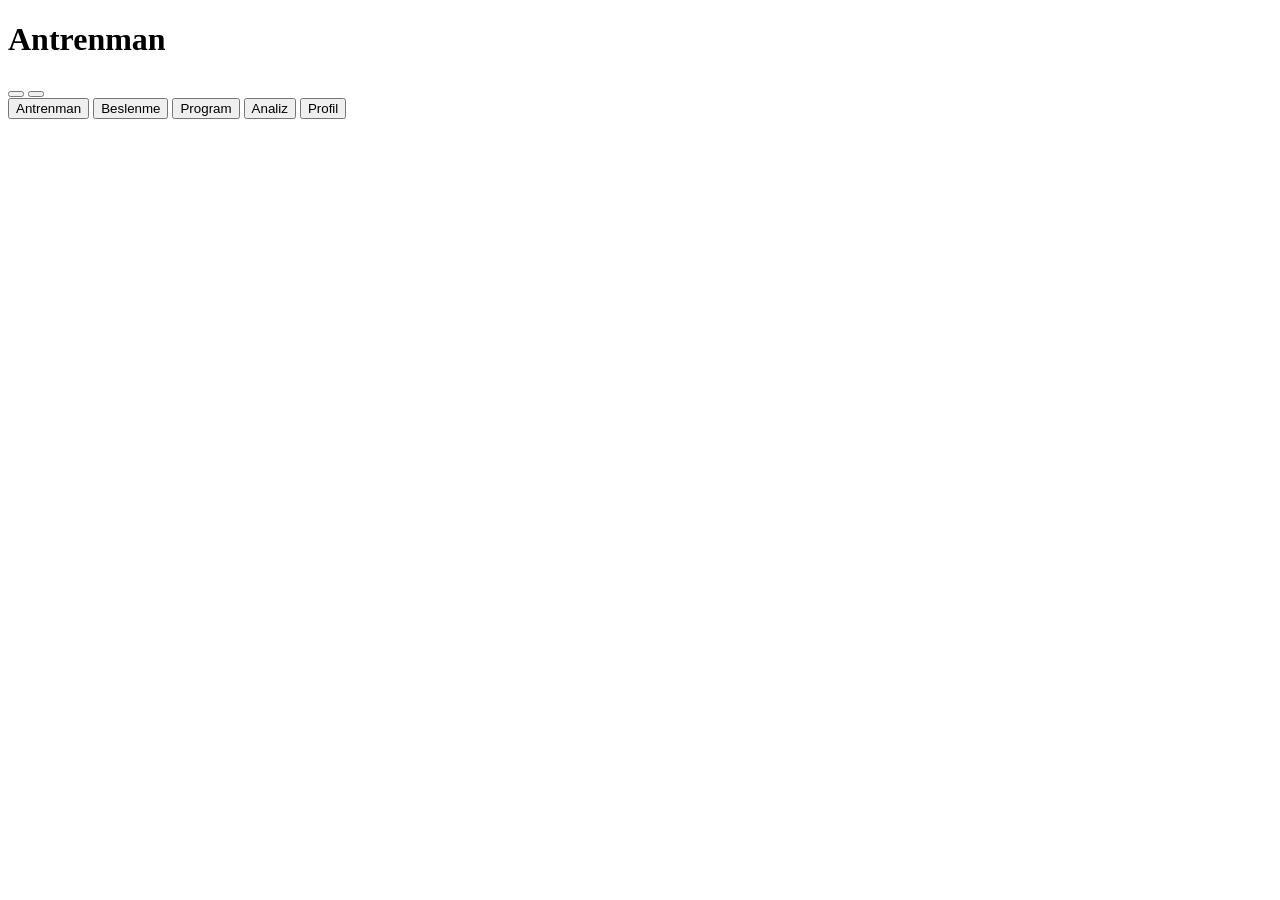
==== index.html @ 46d32b2b "Add files via upload" ====
<!doctype html>
<html lang="tr">
<head>
<meta charset="utf-8">
<meta http-equiv="Content-Security-Policy" content="default-src 'self'; script-src 'self'; style-src 'self' 'unsafe-inline'; img-src 'self' data:; connect-src 'self' https://jtbsgdvthamexevgtpaz.supabase.co; manifest-src 'self'; worker-src 'self'; base-uri 'none'; form-action 'self'">
<meta name="viewport" content="width=device-width, initial-scale=1, viewport-fit=cover">
<meta name="theme-color" content="#09090b">
<meta name="apple-mobile-web-app-capable" content="yes">
<meta name="apple-mobile-web-app-status-bar-style" content="black-translucent">
<meta name="apple-mobile-web-app-title" content="Antrenman">
<title>Antrenman</title>
<link rel="manifest" href="manifest.json">
<link rel="icon" href="icon.svg" type="image/svg+xml">
<link rel="apple-touch-icon" href="icon-192.png">
<link rel="stylesheet" href="css/app.css">
</head>
<body>
<div id="app">
  <header class="topbar">
    <div class="brand">
      <div class="logo" id="logo"></div>
      <div>
        <h1>Antrenman</h1>
        <p id="subtitle"></p>
      </div>
    </div>
    <div class="top-actions">
      <button class="timer-pill hidden" id="timer-pill" type="button" aria-label="Dinlenme sayacını aç"></button>
      <button class="icon-btn" id="timer-btn" type="button" aria-label="Dinlenme sayacı"></button>
    </div>
  </header>

  <main id="main" tabindex="-1"></main>

  <nav class="nav" role="tablist" aria-label="Bölümler">
    <button type="button" role="tab" data-tab="workout">Antrenman</button>
    <button type="button" role="tab" data-tab="nutrition">Beslenme</button>
    <button type="button" role="tab" data-tab="program">Program</button>
    <button type="button" role="tab" data-tab="stats">Analiz</button>
    <button type="button" role="tab" data-tab="profile">Profil</button>
  </nav>
</div>
<noscript>Bu uygulama JavaScript gerektirir.</noscript>
<script type="module" src="js/app.js"></script>
</body>
</html>
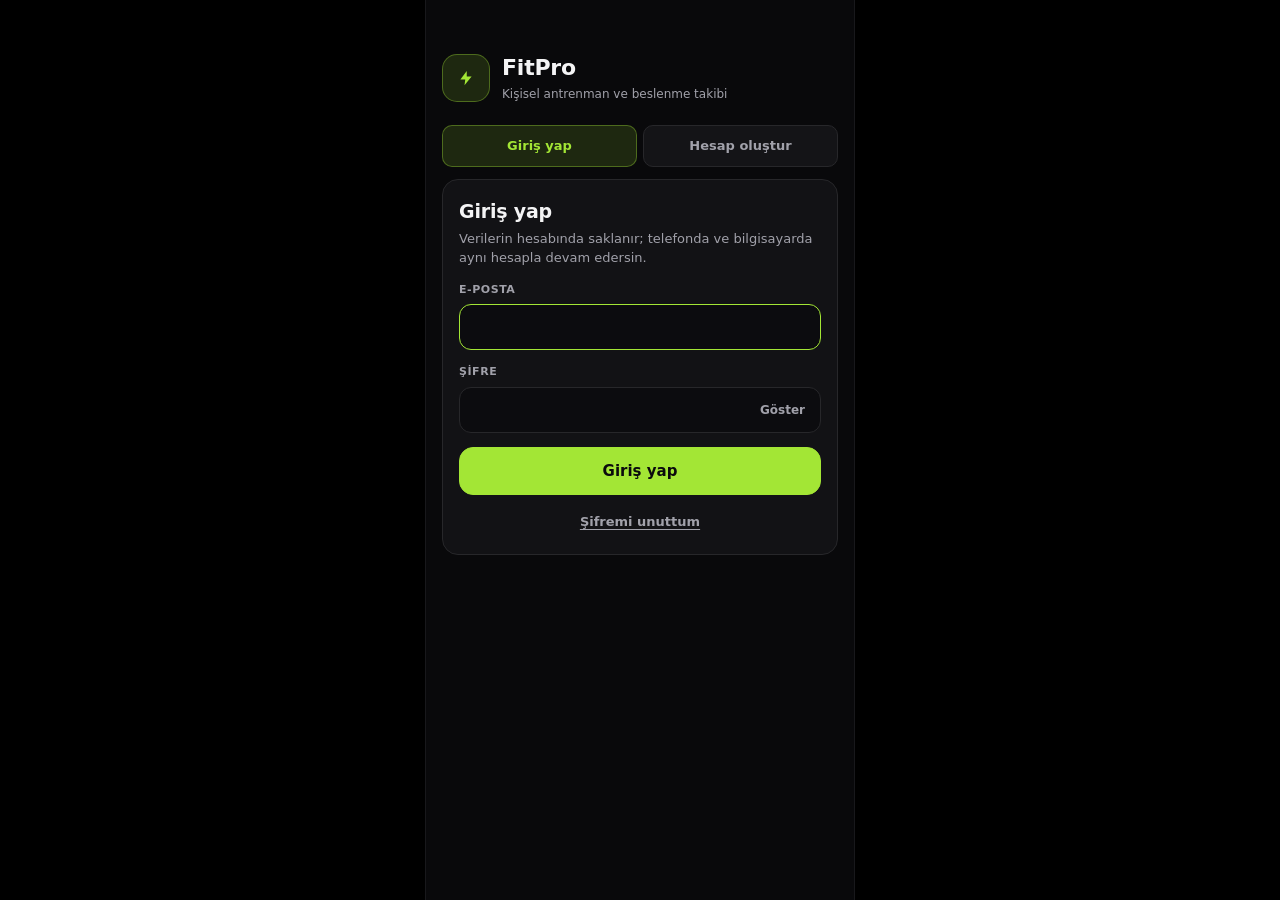
==== commit 782bf9cf: "Add files via upload" ====
--- a/index.html
+++ b/index.html
@@ -7,8 +7,9 @@
 <meta name="theme-color" content="#09090b">
 <meta name="apple-mobile-web-app-capable" content="yes">
 <meta name="apple-mobile-web-app-status-bar-style" content="black-translucent">
-<meta name="apple-mobile-web-app-title" content="Antrenman">
-<title>Antrenman</title>
+<meta name="apple-mobile-web-app-title" content="FitPro">
+<meta name="application-name" content="FitPro">
+<title>FitPro</title>
 <link rel="manifest" href="manifest.json">
 <link rel="icon" href="icon.svg" type="image/svg+xml">
 <link rel="apple-touch-icon" href="icon-192.png">
@@ -20,7 +21,7 @@
     <div class="brand">
       <div class="logo" id="logo"></div>
       <div>
-        <h1>Antrenman</h1>
+        <h1>FitPro</h1>
         <p id="subtitle"></p>
       </div>
     </div>
--- a/css/app.css
+++ b/css/app.css
@@ -0,0 +1,318 @@
+/* Antrenman — koyu tema (internet bağlantısı gerektirmez) */
+:root {
+  --bg: #09090b; --page: #000; --card: #121215; --card-2: #18181c; --inset: #0c0c0f;
+  --line: #27272a; --line-2: #3f3f46; --text: #f4f4f5; --text-2: #d4d4d8; --muted: #a1a1aa; --faint: #71717a;
+  --lime: #a3e635; --lime-dim: rgba(163, 230, 53, .14); --lime-line: rgba(163, 230, 53, .35);
+  --orange: #fb923c; --orange-dim: rgba(251, 146, 60, .14); --orange-line: rgba(251, 146, 60, .4);
+  --red: #f87171; --red-dim: rgba(248, 113, 113, .14);
+  --r: 16px; --r-sm: 12px; --nav-h: 68px;
+  color-scheme: dark;
+}
+* { box-sizing: border-box; -webkit-tap-highlight-color: transparent; }
+html, body { margin: 0; }
+body {
+  background: var(--page); color: var(--text);
+  font: 15px/1.45 system-ui, -apple-system, "Segoe UI", Roboto, "Helvetica Neue", sans-serif;
+  overscroll-behavior-y: none;
+}
+button, input, select { font: inherit; color: inherit; }
+button { cursor: pointer; }
+.hidden { display: none !important; }
+.sr-only { position: absolute; width: 1px; height: 1px; overflow: hidden; clip: rect(0 0 0 0); }
+:focus-visible { outline: 2px solid var(--lime); outline-offset: 2px; }
+svg.i { width: 18px; height: 18px; flex: none; stroke: currentColor; fill: none; stroke-width: 2; stroke-linecap: round; stroke-linejoin: round; }
+
+/* ---------- Kabuk ---------- */
+#app { max-width: 430px; min-height: 100vh; margin: 0 auto; background: var(--bg); border-inline: 1px solid #18181b; position: relative; }
+.topbar {
+  position: sticky; top: 0; z-index: 30; display: flex; align-items: center; justify-content: space-between; gap: 10px;
+  padding: calc(10px + env(safe-area-inset-top)) 16px 10px; background: rgba(9, 9, 11, .88);
+  backdrop-filter: blur(16px); -webkit-backdrop-filter: blur(16px); border-bottom: 1px solid #18181b;
+}
+.brand { display: flex; align-items: center; gap: 10px; min-width: 0; }
+.logo { width: 36px; height: 36px; border-radius: 11px; display: grid; place-items: center; background: var(--lime-dim); border: 1px solid var(--lime-line); color: var(--lime); }
+.brand h1 { margin: 0; font-size: 16px; font-weight: 800; letter-spacing: -.01em; }
+.brand p { margin: 0; font-size: 12px; color: var(--muted); white-space: nowrap; overflow: hidden; text-overflow: ellipsis; }
+.top-actions { display: flex; gap: 8px; align-items: center; }
+.icon-btn { width: 40px; height: 40px; border-radius: 12px; display: grid; place-items: center; background: var(--card); border: 1px solid var(--line); color: var(--text-2); }
+.icon-btn:active { transform: scale(.95); }
+.timer-pill { display: inline-flex; align-items: center; gap: 6px; height: 34px; padding: 0 12px; border-radius: 999px; background: var(--orange-dim); border: 1px solid var(--orange-line); color: var(--orange); font-weight: 800; font-size: 13px; font-variant-numeric: tabular-nums; }
+main { padding: 16px 16px calc(var(--nav-h) + 28px + env(safe-area-inset-bottom)); }
+
+.nav {
+  position: fixed; bottom: 0; left: 50%; transform: translateX(-50%); width: 100%; max-width: 430px; z-index: 30;
+  display: grid; grid-template-columns: repeat(5, 1fr); gap: 2px; padding: 6px 6px calc(8px + env(safe-area-inset-bottom));
+  background: rgba(9, 9, 11, .92); backdrop-filter: blur(16px); -webkit-backdrop-filter: blur(16px); border-top: 1px solid #18181b;
+}
+.nav button { background: none; border: 0; display: flex; flex-direction: column; align-items: center; gap: 3px; padding: 7px 0; border-radius: 12px; color: var(--faint); font-size: 11px; font-weight: 600; min-height: 52px; }
+.nav button[aria-selected="true"] { color: var(--lime); }
+.nav svg.i { width: 21px; height: 21px; }
+
+/* ---------- Yapı taşları ---------- */
+.card { background: var(--card); border: 1px solid var(--line); border-radius: var(--r); padding: 16px; margin-bottom: 14px; }
+.card.tight { padding: 12px; }
+.eyebrow { font-size: 11px; font-weight: 800; letter-spacing: .06em; text-transform: uppercase; color: var(--lime); }
+.h2 { font-size: 19px; font-weight: 800; margin: 2px 0 0; letter-spacing: -.01em; }
+.h3 { font-size: 15px; font-weight: 800; margin: 0; }
+.muted { color: var(--muted); }
+.small { font-size: 13px; }
+.tiny { font-size: 12px; }
+.row { display: flex; align-items: center; gap: 10px; }
+.between { display: flex; align-items: center; justify-content: space-between; gap: 10px; }
+.stack > * + * { margin-top: 10px; }
+.section-title { font-size: 13px; font-weight: 800; color: var(--muted); text-transform: uppercase; letter-spacing: .05em; margin: 22px 2px 10px; }
+
+.btn { display: inline-flex; align-items: center; justify-content: center; gap: 8px; min-height: 48px; padding: 0 16px; border-radius: 14px; border: 1px solid var(--line); background: var(--card-2); color: var(--text); font-weight: 700; font-size: 15px; }
+.btn:active { transform: scale(.98); }
+.btn.primary { background: var(--lime); border-color: var(--lime); color: #0b0b0d; }
+.btn.outline { background: transparent; border-color: var(--lime-line); color: var(--lime); }
+.btn.danger { background: transparent; border-color: rgba(248, 113, 113, .4); color: var(--red); }
+.btn.block { width: 100%; }
+.btn.sm { min-height: 36px; padding: 0 12px; font-size: 13px; border-radius: 10px; }
+.btn[disabled] { opacity: .45; pointer-events: none; }
+
+.tag { display: inline-flex; align-items: center; gap: 4px; padding: 3px 9px; border-radius: 8px; font-size: 11px; font-weight: 700; background: #1f1f23; color: var(--text-2); white-space: nowrap; flex: none; }
+.tag.lime { background: var(--lime-dim); color: var(--lime); }
+.tag.orange { background: var(--orange-dim); color: var(--orange); }
+.tags { display: flex; flex-wrap: wrap; gap: 6px; }
+
+.chips { display: flex; flex-wrap: wrap; gap: 8px; }
+.chips input { position: absolute; opacity: 0; pointer-events: none; }
+.chips label { min-height: 42px; display: inline-flex; align-items: center; padding: 0 14px; border-radius: 12px; border: 1px solid var(--line); background: var(--inset); color: var(--text-2); font-size: 14px; font-weight: 600; cursor: pointer; }
+.chips input:checked + label { background: var(--lime-dim); border-color: var(--lime-line); color: var(--lime); }
+.chips input:focus-visible + label { outline: 2px solid var(--lime); outline-offset: 2px; }
+
+.field { margin-bottom: 14px; }
+.label { display: block; font-size: 11px; font-weight: 800; letter-spacing: .05em; text-transform: uppercase; color: var(--muted); margin-bottom: 7px; }
+.input { width: 100%; min-height: 46px; border-radius: 12px; border: 1px solid var(--line); background: var(--inset); padding: 0 14px; font-size: 16px; }
+.input:focus { outline: none; border-color: var(--lime); }
+.grid2 { display: grid; grid-template-columns: 1fr 1fr; gap: 10px; }
+input[type=number]::-webkit-inner-spin-button, input[type=number]::-webkit-outer-spin-button { -webkit-appearance: none; margin: 0; }
+input[type=number] { -moz-appearance: textfield; }
+
+.bar { height: 8px; border-radius: 999px; background: var(--inset); border: 1px solid #1f1f23; overflow: hidden; }
+.bar > i { display: block; height: 100%; border-radius: 999px; background: var(--lime); transition: width .3s; }
+
+.notice { border-radius: 14px; padding: 12px 14px; font-size: 14px; margin-bottom: 12px; border: 1px solid var(--line); background: var(--inset); }
+.notice.orange { background: var(--orange-dim); border-color: var(--orange-line); }
+.notice.lime { background: var(--lime-dim); border-color: var(--lime-line); }
+.notice b { color: var(--text); }
+.notice ul { margin: 6px 0; padding-left: 18px; }
+
+.stats { display: grid; grid-template-columns: repeat(2, 1fr); gap: 8px; }
+.stats.three { grid-template-columns: repeat(3, 1fr); }
+.stat { background: var(--inset); border: 1px solid #1f1f23; border-radius: 12px; padding: 10px 12px; }
+.stat b { display: block; font-size: 18px; font-weight: 800; font-variant-numeric: tabular-nums; }
+.stat span { font-size: 11px; color: var(--muted); }
+
+.empty { text-align: center; padding: 28px 16px; color: var(--muted); }
+.empty .logo { margin: 0 auto 12px; width: 52px; height: 52px; border-radius: 16px; }
+
+/* ---------- Hareket kartı ---------- */
+.ex-head { display: flex; align-items: center; gap: 12px; }
+.ex-head .meta { min-width: 0; flex: 1; }
+.ex-name { all: unset; cursor: pointer; display: block; font-weight: 800; font-size: 15px; line-height: 1.25; }
+.ex-name:focus-visible { outline: 2px solid var(--lime); border-radius: 4px; }
+.ex-sub { font-size: 12px; color: var(--muted); margin-top: 2px; }
+
+/* Set satırları */
+.set-head, .set-row { display: grid; grid-template-columns: 34px 1fr 1fr 44px; gap: 8px; align-items: center; }
+.set-head { font-size: 10px; font-weight: 800; color: var(--faint); letter-spacing: .05em; padding: 10px 4px 4px; }
+.set-head span:nth-child(2), .set-head span:nth-child(3) { text-align: center; }
+.set-row { padding: 6px; border-radius: 12px; background: var(--inset); border: 1px solid #1f1f23; margin-top: 6px; }
+.set-row.done { background: var(--lime-dim); border-color: var(--lime-line); }
+.set-row .n { text-align: center; font-weight: 800; font-size: 13px; color: var(--muted); }
+.set-row.done .n { color: var(--lime); }
+.set-row input { width: 100%; min-height: 40px; text-align: center; border-radius: 10px; border: 1px solid var(--line); background: #141417; font-weight: 700; font-size: 16px; }
+.set-row input:focus { outline: none; border-color: var(--lime); }
+.check { width: 40px; height: 40px; border-radius: 10px; border: 0; display: grid; place-items: center; background: #26262b; color: var(--muted); }
+.set-row.done .check { background: var(--lime); color: #0b0b0d; }
+.suggest { margin-top: 10px; font-size: 12.5px; padding: 8px 10px; border-radius: 10px; background: var(--inset); border: 1px dashed var(--line-2); color: var(--text-2); }
+.suggest.up { border-color: var(--lime-line); }
+.suggest.down { border-color: var(--orange-line); }
+.suggest b { color: var(--lime); }
+
+/* Program günleri */
+.day-pills { display: grid; grid-template-columns: repeat(7, 1fr); gap: 6px; margin-bottom: 12px; }
+.day-pills button { border: 1px solid var(--line); background: var(--inset); border-radius: 12px; padding: 8px 0 6px; color: var(--faint); font-size: 12px; font-weight: 700; display: flex; flex-direction: column; align-items: center; gap: 4px; min-height: 52px; }
+.day-pills button i { width: 6px; height: 6px; border-radius: 50%; background: transparent; }
+.day-pills button.train { color: var(--text-2); }
+.day-pills button.train i { background: var(--lime); }
+.day-pills button[aria-selected="true"] { background: var(--lime); border-color: var(--lime); color: #0b0b0d; }
+.day-pills button[aria-selected="true"] i { background: #0b0b0d; }
+.plan-ex { display: grid; grid-template-columns: 1fr auto; gap: 12px; align-items: center; padding: 10px 0; border-top: 1px solid #1f1f23; }
+.plan-ex:first-of-type { border-top: 0; }
+.plan-ex .rx { text-align: right; }
+.plan-ex .rx b { display: block; font-size: 15px; }
+.plan-ex .rx span { font-size: 11px; color: var(--muted); }
+.swap { width: 36px; height: 36px; border-radius: 10px; border: 1px solid var(--line); background: var(--inset); color: var(--muted); display: inline-grid; place-items: center; margin-top: 4px; }
+
+/* Hacim çubukları */
+.vrow { display: grid; grid-template-columns: 92px 1fr 70px; gap: 10px; align-items: center; margin-bottom: 9px; font-size: 13px; }
+.vbar { position: relative; height: 10px; background: var(--inset); border-radius: 999px; overflow: hidden; border: 1px solid #1f1f23; }
+.vband { position: absolute; top: 0; bottom: 0; background: #26262b; }
+.vfill { position: absolute; left: 0; top: 2px; bottom: 2px; border-radius: 999px; background: var(--lime); }
+.vfill.low { background: var(--red); }
+.vfill.high { background: var(--orange); }
+.vnum { text-align: right; font-variant-numeric: tabular-nums; font-weight: 700; }
+.vnum small { color: var(--faint); font-weight: 500; }
+
+/* Grafik */
+.chart { width: 100%; height: 150px; display: block; }
+.chart .gl { stroke: #1f1f23; }
+.chart .bx { fill: var(--lime); }
+.chart .bx.dim { fill: #3f3f46; }
+.chart text { fill: var(--faint); font-size: 10px; }
+
+/* Çark seçici: textbox görünümlü tetikleyici + altında açılan çark */
+.picker-field { position: relative; }
+.picker-trigger { display: flex; align-items: center; justify-content: space-between; gap: 8px; text-align: left; color: var(--text); cursor: pointer; font-variant-numeric: tabular-nums; }
+.picker-trigger .picker-val { font-weight: 700; }
+.picker-trigger-unit { color: var(--muted); font-size: 13px; font-weight: 600; }
+.picker-chev { color: var(--muted); font-size: 12px; transition: transform .15s; }
+.picker-trigger[aria-expanded="true"] { border-color: var(--lime); }
+.picker-trigger[aria-expanded="true"] .picker-chev { transform: rotate(180deg); }
+.picker-trigger:focus-visible { outline: none; border-color: var(--lime); }
+.picker-pop { position: absolute; left: 0; right: 0; top: 100%; margin-top: 6px; z-index: 30; min-width: 150px; border-radius: 15px; background: var(--card); border: 1px solid var(--line-2); box-shadow: 0 12px 32px rgba(0,0,0,.55); animation: pop-in .14s ease-out; }
+.picker-pop[hidden] { display: none; }
+@keyframes pop-in { from { opacity: 0; transform: translateY(-4px); } to { opacity: 1; transform: none; } }
+
+/* Çark (5 satır × 36 px) */
+.picker {
+  position: relative; display: flex; align-items: stretch; justify-content: center; gap: 2px; height: 180px;
+  border-radius: 14px; background: var(--inset); border: 1px solid var(--line); overflow: hidden; touch-action: pan-y;
+  -webkit-mask-image: linear-gradient(to bottom, transparent 0, #000 28%, #000 72%, transparent 100%);
+  mask-image: linear-gradient(to bottom, transparent 0, #000 28%, #000 72%, transparent 100%);
+}
+.picker-band { position: absolute; left: 8px; right: 8px; top: 72px; height: 36px; border-radius: 10px; background: var(--lime-dim); border: 1px solid var(--lime-line); pointer-events: none; }
+.picker-col {
+  position: relative; flex: 1; max-width: 120px; height: 100%; overflow-y: scroll; scroll-snap-type: y mandatory;
+  padding: 72px 0; box-sizing: border-box; scrollbar-width: none; overscroll-behavior: contain; cursor: grab; outline: none;
+}
+.picker.dec .picker-col[data-col="i"] { flex: 1.4; text-align: right; }
+.picker.dec .picker-col[data-col="d"] { flex: .7; max-width: 56px; }
+.picker-col::-webkit-scrollbar { display: none; }
+.picker-col:focus-visible { box-shadow: inset 0 0 0 2px var(--lime); border-radius: 12px; }
+.picker-item {
+  height: 36px; display: flex; align-items: center; justify-content: center; scroll-snap-align: center;
+  font-size: 19px; font-weight: 600; color: var(--text-2); font-variant-numeric: tabular-nums; user-select: none; transform-origin: center;
+}
+.picker.dec .picker-col[data-col="i"] .picker-item { justify-content: flex-end; padding-right: 2px; }
+.picker.dec .picker-col[data-col="d"] .picker-item { justify-content: flex-start; padding-left: 2px; }
+.picker-item.on { color: var(--lime); font-weight: 800; font-size: 21px; }
+.picker-sep { align-self: center; font-size: 21px; font-weight: 800; color: var(--lime); z-index: 1; pointer-events: none; }
+.picker-unit { position: absolute; right: 16px; top: 72px; height: 36px; display: flex; align-items: center; font-size: 12px; font-weight: 700; color: var(--muted); pointer-events: none; }
+.picker.dec .picker-unit { position: static; height: auto; align-self: center; padding: 0 14px 0 2px; z-index: 1; }
+@media (prefers-reduced-motion: reduce) { .picker-col { scroll-behavior: auto; } }
+
+/* Beslenme kayıtları */
+.food-row { all: unset; box-sizing: border-box; cursor: pointer; width: 100%; display: flex; align-items: center; justify-content: space-between; gap: 12px; padding: 10px 2px; border-top: 1px solid #1f1f23; }
+.food-row:first-of-type { margin-top: 6px; }
+.food-row:focus-visible { outline: 2px solid var(--lime); border-radius: 8px; }
+.food-main { min-width: 0; display: flex; flex-direction: column; gap: 2px; }
+.food-main b { font-size: 14px; font-weight: 700; overflow: hidden; text-overflow: ellipsis; white-space: nowrap; }
+.food-kcal { flex: none; font-weight: 800; font-variant-numeric: tabular-nums; }
+.food-kcal small { font-weight: 500; color: var(--faint); font-size: 11px; }
+
+/* Geçmiş */
+.hist { padding: 12px 0; border-top: 1px solid #1f1f23; }
+.hist:first-child { border-top: 0; padding-top: 0; }
+
+/* Kütüphane */
+.search { width: 100%; min-height: 48px; border-radius: 14px; border: 1px solid var(--line); background: var(--card); padding: 0 14px; font-size: 16px; margin-bottom: 4px; }
+.search:focus { outline: none; border-color: var(--lime); }
+.lib-grid { display: grid; grid-template-columns: repeat(2, 1fr); gap: 10px; }
+.lib-item { background: var(--card); border: 1px solid var(--line); border-radius: 14px; padding: 6px 6px 10px; text-align: left; }
+.lib-item svg { width: 100%; display: block; background: var(--inset); border-radius: 10px; aspect-ratio: 240 / 225; }
+.lib-item span { display: block; font-size: 13px; font-weight: 700; margin: 7px 2px 0; line-height: 1.3; }
+
+/* ---------- Animasyon SVG ---------- */
+.demo .fig { stroke: #e4e4e7; stroke-linecap: round; fill: none; }
+.demo .fig.hl { stroke: var(--lime); filter: drop-shadow(0 0 4px rgba(163, 230, 53, .6)); }
+.demo .head { fill: #f4f4f5; }
+.demo .floor { stroke: #27272a; }
+.demo .prop { fill: #27272a; }
+.demo .propl { stroke: #52525b; stroke-linecap: round; }
+.demo .eq, .demo .eqo { stroke: var(--orange); fill: none; stroke-width: 3; stroke-linecap: round; }
+.demo .eqf { fill: var(--orange); }
+.demo .cab { stroke: #71717a; stroke-dasharray: 3 2; }
+.demo .band { stroke: var(--orange); stroke-linecap: round; }
+
+/* ---------- Giriş ekranı ve hesap ---------- */
+body.auth-mode .topbar, body.auth-mode .nav { display: none; }
+.auth { max-width: 420px; margin: 0 auto; padding-top: max(28px, env(safe-area-inset-top)); }
+.auth-brand { display: flex; align-items: center; gap: 12px; margin: 8px 0 22px; }
+.auth-brand .logo { width: 48px; height: 48px; border-radius: 15px; }
+.auth-brand h1 { margin: 0; font-size: 22px; font-weight: 800; letter-spacing: -.01em; }
+.auth-brand p { margin: 2px 0 0; }
+.seg.auth-seg { display: flex; margin-bottom: 12px; }
+.seg.auth-seg button { flex: 1; min-height: 42px; font-size: 13px; }
+.auth-seg button[aria-selected="true"] { border-color: var(--lime-line); color: var(--lime); background: var(--lime-dim); }
+.auth label.field { display: block; }
+.pw-wrap { position: relative; display: block; }
+.pw-wrap .input { padding-right: 76px; }
+.pw-toggle { position: absolute; right: 6px; top: 50%; transform: translateY(-50%); min-height: 34px; padding: 0 10px; border: 0; border-radius: 9px; background: transparent; color: var(--muted); font-size: 12px; font-weight: 700; cursor: pointer; }
+.pw-toggle:hover { color: var(--text); }
+.link-btn { display: block; margin: 12px auto 0; border: 0; background: none; color: var(--muted); font-size: 13px; font-weight: 600; text-decoration: underline; text-underline-offset: 3px; cursor: pointer; padding: 6px; }
+.link-btn:hover { color: var(--text); }
+.notice.red { background: var(--red-dim); border-color: rgba(248, 113, 113, .4); }
+.ellipsis { display: block; overflow: hidden; text-overflow: ellipsis; white-space: nowrap; }
+.choice { display: grid; gap: 3px; width: 100%; text-align: left; padding: 12px 14px; margin-bottom: 8px; border-radius: 12px; border: 1px solid var(--line); background: var(--inset); color: var(--text); cursor: pointer; }
+.choice:hover, .choice:focus-visible { border-color: var(--lime-line); outline: none; }
+
+/* ---------- Hareket değiştirme penceresi ---------- */
+.gear-chips { display: flex; flex-wrap: wrap; gap: 6px; margin: 14px 0 12px; }
+.gear-chip { min-height: 36px; padding: 0 12px; border-radius: 10px; border: 1px solid var(--line); background: var(--inset); color: var(--text-2); font-size: 13px; font-weight: 600; display: inline-flex; align-items: center; gap: 6px; cursor: pointer; }
+.gear-chip small { font-size: 11px; color: var(--faint); font-weight: 700; }
+.gear-chip[aria-pressed="true"] { background: var(--lime-dim); border-color: var(--lime-line); color: var(--lime); }
+.gear-chip[aria-pressed="true"] small { color: var(--lime); }
+.gear-chip:disabled { opacity: .35; cursor: default; }
+.gear-chip:focus-visible, .swap-pick:focus-visible, .swap-info:focus-visible { outline: 2px solid var(--lime); outline-offset: 2px; }
+.swap-list { display: grid; gap: 8px; }
+.swap-row { display: flex; gap: 8px; align-items: stretch; }
+.swap-pick { flex: 1; min-width: 0; text-align: left; padding: 10px 12px; border-radius: 12px; border: 1px solid var(--line); background: var(--inset); color: var(--text); cursor: pointer; display: grid; gap: 2px; }
+.swap-pick b { font-size: 14px; }
+.swap-pick:not(:disabled):hover { border-color: var(--lime-line); }
+.swap-pick:disabled { opacity: .45; cursor: default; }
+.swap-info { flex: none; width: 64px; border-radius: 12px; border: 1px solid var(--line); background: var(--inset); color: var(--lime); font-size: 11px; font-weight: 700; cursor: pointer; display: flex; flex-direction: column; align-items: center; justify-content: center; gap: 3px; }
+.swap-info svg { width: 18px; height: 18px; }
+.swap-info:hover { border-color: var(--lime-line); }
+
+/* ---------- Alt pencere (sheet) ---------- */
+.sheet { position: fixed; inset: 0; z-index: 50; display: flex; align-items: flex-end; justify-content: center; background: rgba(0, 0, 0, .78); backdrop-filter: blur(4px); -webkit-backdrop-filter: blur(4px); }
+.sheet-panel { width: 100%; max-width: 430px; max-height: 92vh; overflow-y: auto; background: var(--card); border: 1px solid var(--line); border-bottom: 0; border-radius: 24px 24px 0 0; padding: 10px 18px calc(18px + env(safe-area-inset-bottom)); animation: up .22s ease-out; }
+@keyframes up { from { transform: translateY(24px); opacity: .6; } to { transform: none; opacity: 1; } }
+@media (prefers-reduced-motion: reduce) { .sheet-panel { animation: none; } }
+.grabber { width: 40px; height: 4px; border-radius: 4px; background: var(--line-2); margin: 0 auto 12px; }
+.close { width: 36px; height: 36px; border-radius: 50%; border: 0; background: #26262b; color: var(--muted); display: grid; place-items: center; flex: none; }
+
+.stage { position: relative; background: var(--inset); border: 1px solid var(--line); border-radius: 18px; margin: 12px 0; overflow: hidden; }
+.stage svg { width: 100%; height: 230px; display: block; }
+.phase { position: absolute; top: 10px; left: 10px; padding: 5px 10px; border-radius: 9px; background: rgba(9, 9, 11, .9); border: 1px solid var(--lime-line); color: var(--lime); font-size: 12px; font-weight: 800; }
+.phase.p1 { border-color: var(--line-2); color: var(--text-2); }
+.phase.p2 { border-color: var(--orange-line); color: var(--orange); }
+.legend { position: absolute; top: 10px; right: 10px; font-size: 11px; font-weight: 700; color: var(--muted); display: flex; align-items: center; gap: 5px; }
+.legend::before { content: ""; width: 8px; height: 8px; border-radius: 50%; background: var(--lime); }
+.controls { background: var(--inset); border: 1px solid var(--line); border-radius: 14px; padding: 10px 12px; margin-bottom: 12px; }
+.controls input[type=range] { width: 100%; accent-color: var(--lime); margin-top: 8px; }
+.seg { display: inline-flex; gap: 6px; }
+.seg button { min-height: 36px; padding: 0 12px; border-radius: 10px; border: 1px solid var(--line); background: #141417; color: var(--muted); font-size: 12px; font-weight: 800; }
+.seg button[aria-pressed="true"] { border-color: var(--lime-line); color: var(--lime); background: var(--lime-dim); }
+.play { width: 36px; height: 36px; border-radius: 10px; border: 0; background: var(--lime); color: #0b0b0d; display: grid; place-items: center; }
+.cues { margin: 0; padding-left: 20px; color: var(--text-2); font-size: 14px; }
+.cues li + li { margin-top: 6px; }
+
+/* Dinlenme sayacı */
+.ring { position: relative; width: 180px; height: 180px; margin: 10px auto 16px; }
+.ring svg { width: 100%; height: 100%; transform: rotate(-90deg); }
+.ring .track { stroke: #27272a; }
+.ring .prog { stroke: var(--lime); transition: stroke-dashoffset .3s linear; }
+.ring .val { position: absolute; inset: 0; display: grid; place-content: center; text-align: center; }
+.ring .val b { font-size: 40px; font-weight: 800; font-variant-numeric: tabular-nums; letter-spacing: -.02em; }
+.ring .val span { font-size: 12px; color: var(--muted); }
+.presets { display: grid; grid-template-columns: repeat(4, 1fr); gap: 8px; margin-bottom: 14px; }
+.presets button { min-height: 42px; border-radius: 12px; border: 1px solid var(--line); background: var(--inset); font-size: 13px; font-weight: 700; color: var(--text-2); }
+
+/* Bildirim */
+.toast { position: fixed; top: calc(70px + env(safe-area-inset-top)); left: 50%; transform: translateX(-50%); z-index: 60; max-width: calc(100% - 32px); display: flex; align-items: center; gap: 8px; padding: 10px 16px; border-radius: 999px; background: #18181b; border: 1px solid var(--lime-line); font-size: 13px; font-weight: 700; box-shadow: 0 10px 30px rgba(0, 0, 0, .5); }
+.toast::before { content: ""; width: 8px; height: 8px; border-radius: 50%; background: var(--lime); flex: none; }
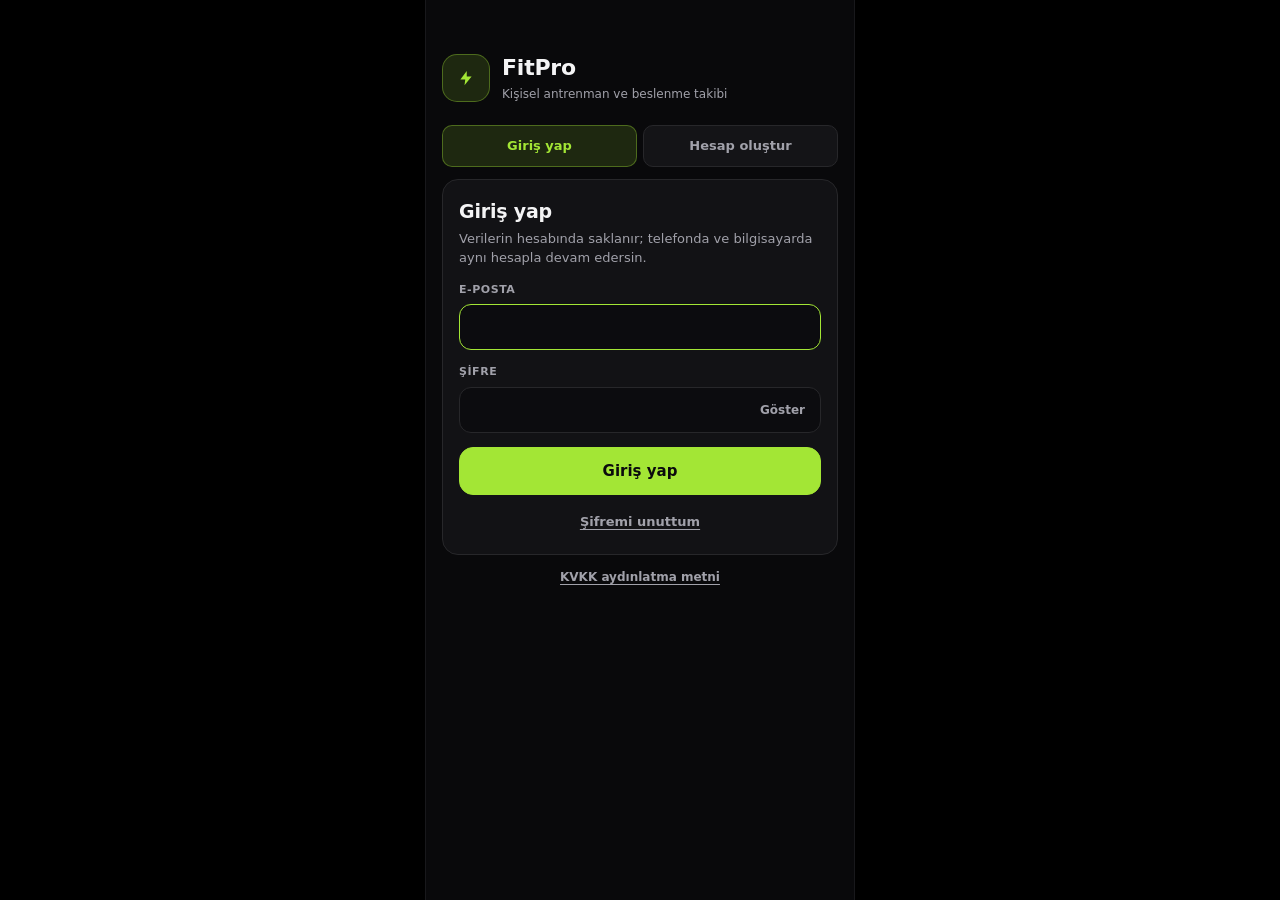
==== commit ebaef499: "Add files via upload" ====
--- a/index.html
+++ b/index.html
@@ -2,7 +2,7 @@
 <html lang="tr">
 <head>
 <meta charset="utf-8">
-<meta http-equiv="Content-Security-Policy" content="default-src 'self'; script-src 'self'; style-src 'self' 'unsafe-inline'; img-src 'self' data:; connect-src 'self' https://jtbsgdvthamexevgtpaz.supabase.co; manifest-src 'self'; worker-src 'self'; base-uri 'none'; form-action 'self'">
+<meta http-equiv="Content-Security-Policy" content="default-src 'self'; script-src 'self'; style-src 'self' 'unsafe-inline'; img-src 'self' data: blob:; connect-src 'self' https://jtbsgdvthamexevgtpaz.supabase.co https://api.anthropic.com; manifest-src 'self'; worker-src 'self'; base-uri 'none'; form-action 'self'">
 <meta name="viewport" content="width=device-width, initial-scale=1, viewport-fit=cover">
 <meta name="theme-color" content="#09090b">
 <meta name="apple-mobile-web-app-capable" content="yes">
--- a/css/app.css
+++ b/css/app.css
@@ -288,6 +288,39 @@
 
 .stage { position: relative; background: var(--inset); border: 1px solid var(--line); border-radius: 18px; margin: 12px 0; overflow: hidden; }
 .stage svg { width: 100%; height: 230px; display: block; }
+.stage.video { background: #dadcd9; }
+/* Kas haritası (ön/arka) */
+.bm-card { background: var(--inset); border: 1px solid var(--line); border-radius: 16px; padding: 10px 10px 8px; margin: 12px 0; }
+.bodymap { display: grid; grid-template-columns: 1fr 1fr; gap: 6px; }
+.bm-view { margin: 0; text-align: center; }
+.bm-view svg { width: 100%; height: 190px; display: block; }
+.bm-view figcaption { font-size: 11px; font-weight: 700; color: var(--faint); margin-top: 2px; }
+.bm-view path { fill: #3f3f46; stroke: var(--inset); stroke-width: 2; }
+.bm-view path.inert { fill: #27272a; }
+.bm-view path.p, .bm-view path.lo { fill: var(--red); }
+.bm-view path.s, .bm-view path.hi { fill: var(--orange); }
+.bm-view path.ok { fill: var(--lime); }
+.bm-legend { display: flex; flex-wrap: wrap; justify-content: center; gap: 6px 14px; font-size: 11px; font-weight: 700; color: var(--muted); margin-top: 6px; }
+.bm-legend span::before { content: ""; display: inline-block; width: 8px; height: 8px; border-radius: 50%; margin-right: 5px; vertical-align: 0; }
+.bm-legend .p::before, .bm-legend .lo::before { background: var(--red); }
+.bm-legend .s::before, .bm-legend .hi::before { background: var(--orange); }
+.bm-legend .ok::before { background: var(--lime); }
+.bodymap.pick path.tap { cursor: pointer; }
+.bodymap.pick path.tap:hover { fill: #52525b; }
+.bodymap.pick path.tap.p:hover { fill: var(--red); }
+/* Kütüphane filtreleri */
+.lib-search { position: relative; }
+.lib-search .search { padding-right: 110px; }
+.lib-count { position: absolute; right: 14px; top: 24px; transform: translateY(-50%); font-size: 12px; font-weight: 700; color: var(--muted); pointer-events: none; }
+.lib-map { margin-top: 10px; }
+.lib-map .bm-view svg { height: 170px; }
+.lib-map select.input { width: auto; min-height: 38px; font-size: 14px; padding: 0 10px; }
+.lib-pr { display: inline-block; margin: 6px 2px 0; padding: 2px 7px; border-radius: 7px; background: var(--lime-dim); color: var(--lime); font-size: 11px; font-weight: 800; }
+.lib-role { display: block; margin: 4px 2px 0; font-size: 11px; font-weight: 800; }
+.lib-role.p { color: var(--red); }
+.lib-role.s { color: var(--orange); }
+.stage video { width: 100%; max-height: 340px; aspect-ratio: 1; object-fit: contain; display: block; margin: 0 auto; }
+.lib-item .demo-img { width: 100%; display: block; background: #dadcd9; border-radius: 10px; aspect-ratio: 240 / 225; object-fit: contain; }
 .phase { position: absolute; top: 10px; left: 10px; padding: 5px 10px; border-radius: 9px; background: rgba(9, 9, 11, .9); border: 1px solid var(--lime-line); color: var(--lime); font-size: 12px; font-weight: 800; }
 .phase.p1 { border-color: var(--line-2); color: var(--text-2); }
 .phase.p2 { border-color: var(--orange-line); color: var(--orange); }
@@ -310,6 +343,57 @@
 .ring .val { position: absolute; inset: 0; display: grid; place-content: center; text-align: center; }
 .ring .val b { font-size: 40px; font-weight: 800; font-variant-numeric: tabular-nums; letter-spacing: -.02em; }
 .ring .val span { font-size: 12px; color: var(--muted); }
+.rest-chip { display: inline-flex; align-items: center; gap: 5px; margin-top: 6px; min-height: 30px; padding: 0 10px; border-radius: 9px; border: 1px solid var(--line); background: var(--inset); color: var(--text-2); font-size: 12px; font-weight: 700; }
+.rest-chip svg.i { width: 14px; height: 14px; color: var(--lime); }
+.stepper { display: grid; grid-template-columns: 64px 1fr 64px; align-items: center; gap: 10px; }
+.stepper button { min-height: 52px; border-radius: 14px; border: 1px solid var(--line); background: var(--inset); font-size: 16px; font-weight: 800; color: var(--text); }
+.stepper b { text-align: center; font-size: 34px; font-weight: 800; font-variant-numeric: tabular-nums; }
+.setting-row { display: flex; align-items: center; justify-content: space-between; gap: 12px; padding: 12px 0; border-top: 1px solid var(--line); }
+.setting-row:first-of-type { border-top: 0; }
+.setting-row .tiny { display: block; margin-top: 2px; }
+.switch { position: relative; flex: none; width: 50px; height: 30px; }
+.switch input { position: absolute; inset: 0; opacity: 0; margin: 0; cursor: pointer; z-index: 1; }
+.switch span { position: absolute; inset: 0; border-radius: 999px; background: #3f3f46; transition: background .15s; }
+.switch span::after { content: ""; position: absolute; top: 3px; left: 3px; width: 24px; height: 24px; border-radius: 50%; background: #fff; transition: transform .15s; }
+.switch input:checked + span { background: var(--lime); }
+.switch input:checked + span::after { transform: translateX(20px); }
+.switch input:focus-visible + span { outline: 2px solid var(--lime); outline-offset: 2px; }
+.switch input:disabled + span { opacity: .4; }
+/* Aydınlatma metni ve açık rıza */
+.legal h3 { font-size: 15px; margin: 18px 0 6px; }
+.legal p, .legal li { font-size: 14px; line-height: 1.55; color: var(--text-2); }
+.legal ul { padding-left: 18px; margin: 6px 0; }
+.legal a { color: var(--lime); }
+.legal-missing { color: var(--orange); font-weight: 800; }
+.legal-table { display: grid; gap: 8px; margin: 8px 0; }
+.legal-rec { padding: 10px 12px; border: 1px solid var(--line); border-radius: 12px; background: var(--inset); }
+.legal-rec .small { margin-top: 4px; color: var(--text-2); }
+.consent-row { display: flex; gap: 10px; align-items: flex-start; }
+.consent-row input { flex: none; width: 22px; height: 22px; margin: 0; accent-color: var(--lime); }
+.link-btn.danger-link { color: var(--red); display: block; width: 100%; text-align: center; }
+.link-btn.inline { display: inline; padding: 0; margin: 0; font-size: inherit; min-height: 0; }
+/* Fotoğraftan yiyecek ekleme */
+.ai-photo-btn { position: relative; display: flex; align-items: center; justify-content: center; gap: 8px; border-color: var(--lime-line); color: var(--lime); cursor: pointer; }
+.ai-photo-btn .tiny { color: var(--muted); }
+.ai-photo-btn:focus-within { outline: 2px solid var(--lime); outline-offset: 2px; }
+.ai-photo { display: block; width: 100%; max-height: 220px; object-fit: cover; border-radius: 14px; margin-top: 12px; border: 1px solid var(--line); }
+.ai-wait { display: flex; flex-direction: column; align-items: center; gap: 8px; padding: 24px 0 8px; font-weight: 700; text-align: center; }
+.spin { width: 28px; height: 28px; border-radius: 50%; border: 3px solid var(--line-2); border-top-color: var(--lime); animation: spin .8s linear infinite; }
+@keyframes spin { to { transform: rotate(360deg); } }
+@media (prefers-reduced-motion: reduce) { .spin { animation-duration: 2.4s; } }
+.ai-items { margin-top: 12px; display: grid; gap: 8px; }
+.ai-item { display: grid; grid-template-columns: 28px 1fr auto; gap: 10px; align-items: start; padding: 10px; border: 1px solid var(--line); border-radius: 14px; background: var(--inset); }
+.ai-item.off { opacity: .5; }
+.ai-check input { width: 22px; height: 22px; margin: 4px 0 0; accent-color: var(--lime); }
+.ai-name { width: 100%; background: transparent; border: 0; border-bottom: 1px dashed var(--line-2); padding: 2px 0; font-weight: 700; font-size: 15px; }
+.ai-name:focus { outline: none; border-bottom-color: var(--lime); }
+.ai-row { display: flex; align-items: center; gap: 8px; margin: 6px 0 4px; }
+.ai-grams { display: inline-flex; align-items: center; gap: 4px; font-size: 13px; color: var(--muted); }
+.ai-grams input { width: 72px; min-height: 34px; border-radius: 9px; border: 1px solid var(--line); background: var(--card); padding: 0 8px; font-size: 15px; font-weight: 700; }
+.ai-kcal { font-size: 16px; white-space: nowrap; }
+.ai-kcal small { font-size: 11px; color: var(--muted); font-weight: 600; }
+.adjust { display: grid; grid-template-columns: 1fr 1fr; gap: 8px; margin-bottom: 8px; }
+.adjust button { min-height: 46px; border-radius: 12px; border: 1px solid var(--lime-line); background: var(--lime-dim); color: var(--lime); font-size: 15px; font-weight: 800; }
 .presets { display: grid; grid-template-columns: repeat(4, 1fr); gap: 8px; margin-bottom: 14px; }
 .presets button { min-height: 42px; border-radius: 12px; border: 1px solid var(--line); background: var(--inset); font-size: 13px; font-weight: 700; color: var(--text-2); }
 
